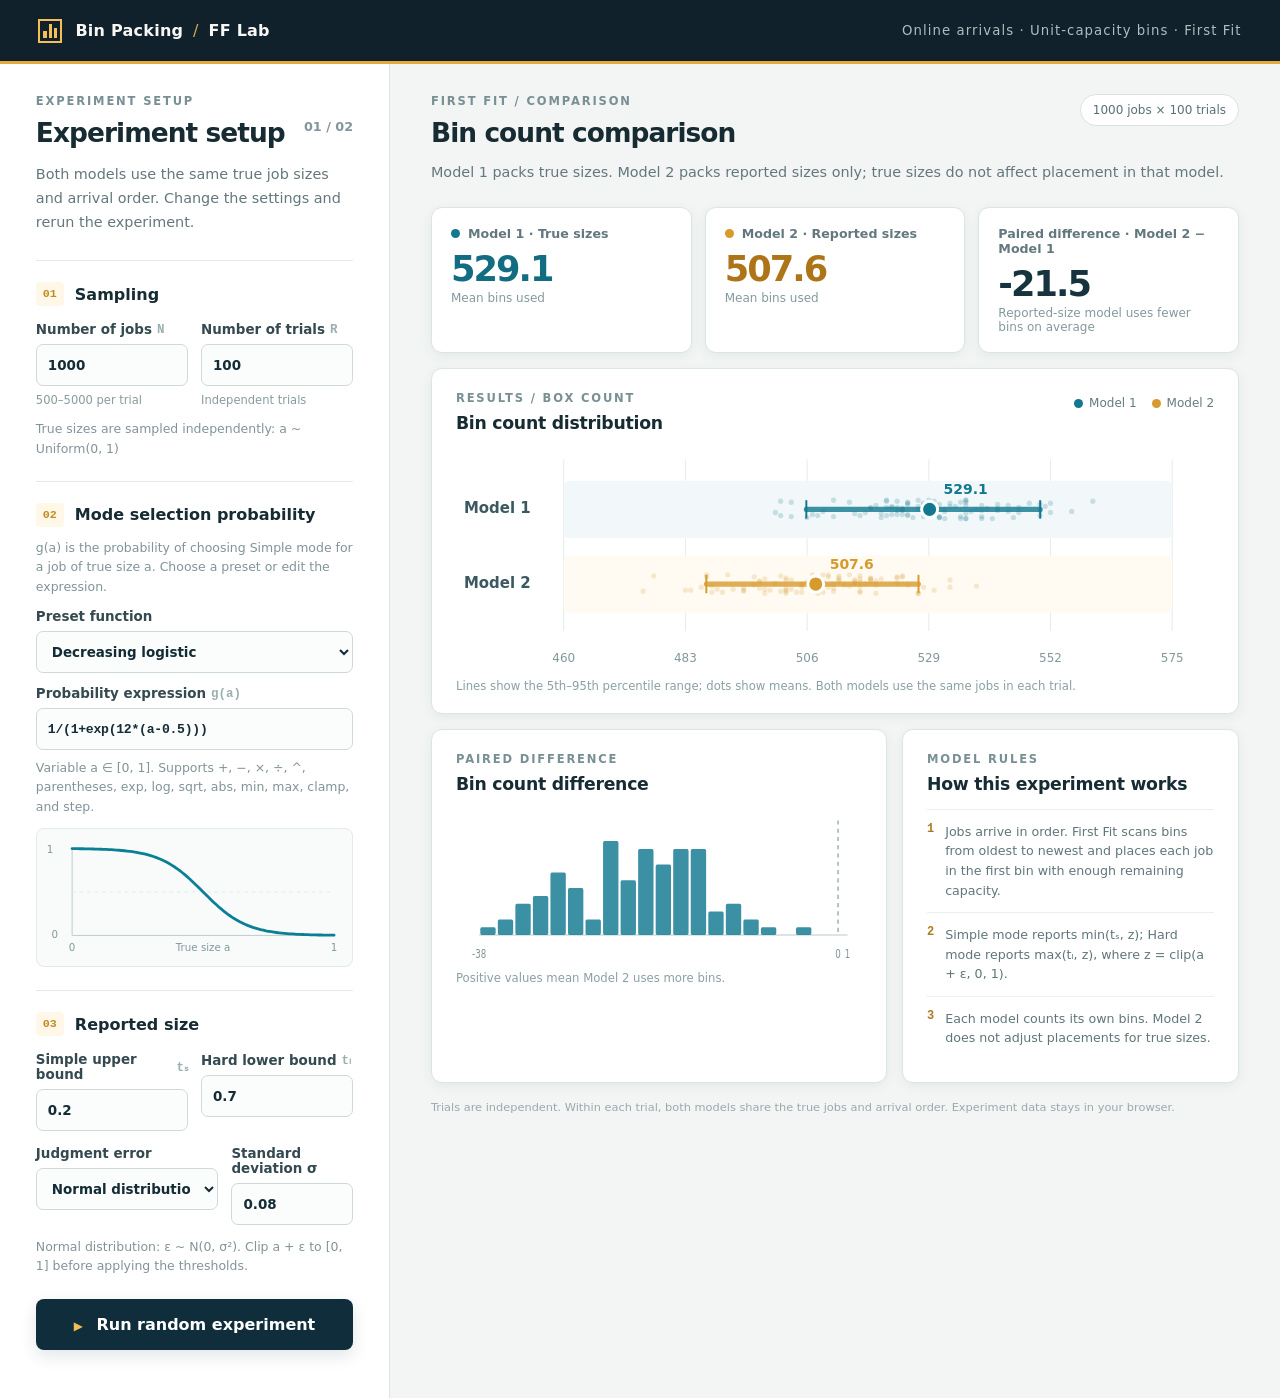
==== index.html @ ed9afc93 "Add English First Fit bin packing lab" ====
<!doctype html>
<html lang="en">
<head>
  <meta charset="UTF-8" />
  <meta name="viewport" content="width=device-width, initial-scale=1" />
  <meta name="theme-color" content="#10212b" />
  <meta name="description" content="Compare online First Fit bin packing with true and user-reported job sizes." />
  <title>Bin Packing · First Fit Lab</title>
  <link rel="icon" type="image/svg+xml" href="data:image/svg+xml,%3Csvg xmlns='http://www.w3.org/2000/svg' viewBox='0 0 64 64'%3E%3Crect width='64' height='64' rx='14' fill='%2310212b'/%3E%3Cpath d='M12 21h40v31H12z' fill='none' stroke='%23f2b544' stroke-width='4'/%3E%3Cpath d='M12 36h40M28 21v15M40 36v16' stroke='%23f2b544' stroke-width='4'/%3E%3C/svg%3E" />
  <link rel="stylesheet" href="./styles.css" />
  <script src="./probability.js" defer></script>
  <script src="./app.js" defer></script>
</head>
<body>
  <header class="topbar">
    <div class="brand"><span class="brand-mark" aria-hidden="true"><span></span><span></span><span></span></span><span>Bin Packing <b>/</b> FF Lab</span></div>
    <div class="top-note">Online arrivals · Unit-capacity bins · First Fit</div>
  </header>
  <main class="workspace">
    <aside class="controls" aria-labelledby="config-title">
      <div class="panel-heading"><div><p class="eyebrow">EXPERIMENT SETUP</p><h1 id="config-title">Experiment setup</h1></div><span class="edition">01 / 02</span><button id="advanced-toggle" class="advanced-toggle" type="button" aria-expanded="false">More settings</button></div>
      <p class="intro">Both models use the same true job sizes and arrival order. Change the settings and rerun the experiment.</p>
      <form id="experiment-form">
        <section class="control-section" aria-labelledby="sample-heading">
          <h2 id="sample-heading"><span>01</span> Sampling</h2>
          <div class="field-grid two">
            <label class="field"><span>Number of jobs <small>N</small></span><input id="job-count" type="number" min="500" max="5000" step="1" value="1000" required /><em>500–5000 per trial</em></label>
            <label class="field"><span>Number of trials <small>R</small></span><input id="trial-count" type="number" min="1" max="300" step="1" value="100" required /><em>Independent trials</em></label>
          </div>
          <p class="field-note">True sizes are sampled independently: a ~ Uniform(0, 1)</p>
        </section>
        <section class="control-section" aria-labelledby="choice-heading">
          <h2 id="choice-heading"><span>02</span> Mode selection probability</h2>
          <p class="section-copy">g(a) is the probability of choosing Simple mode for a job of true size a. Choose a preset or edit the expression.</p>
          <label class="field" for="probability-preset"><span>Preset function</span><select id="probability-preset"><option value="logistic">Decreasing logistic</option><option value="decreasing">Linear decrease</option><option value="increasing">Linear increase</option><option value="constant">Constant probability</option><option value="step">Step function</option><option value="custom">Custom</option></select></label>
          <label class="field expression-field" for="probability-expression"><span>Probability expression <small>g(a)</small></span><input id="probability-expression" type="text" value="1/(1+exp(12*(a-0.5)))" maxlength="180" spellcheck="false" autocomplete="off" required /></label>
          <p class="field-note expression-help">Variable a ∈ [0, 1]. Supports +, −, ×, ÷, ^, parentheses, exp, log, sqrt, abs, min, max, clamp, and step.</p>
          <div class="curve-frame"><svg id="probability-chart" viewBox="0 0 320 122" role="img" aria-label="Probability of choosing Simple mode by true job size"></svg></div>
          <p id="curve-error" class="form-error" role="status" hidden></p>
        </section>
        <section class="control-section" aria-labelledby="report-heading">
          <h2 id="report-heading"><span>03</span> Reported size</h2>
          <div class="field-grid two">
            <label class="field"><span>Simple upper bound <small>tₛ</small></span><input id="simple-threshold" type="number" min="0" max="1" step="0.01" value="0.2" required /></label>
            <label class="field"><span>Hard lower bound <small>tₗ</small></span><input id="hard-threshold" type="number" min="0" max="1" step="0.01" value="0.7" required /></label>
          </div>
          <div class="field-grid error-grid">
            <label class="field"><span>Judgment error</span><select id="error-type"><option value="none">No error</option><option value="normal" selected>Normal distribution</option><option value="uniform">Uniform distribution</option><option value="laplace">Laplace distribution</option><option value="triangular">Symmetric triangular</option><option value="cauchy">Cauchy distribution</option><option value="exponential">Centered exponential</option><option value="two-point">Two-point distribution</option></select></label>
            <label class="field" id="error-scale-field"><span id="error-scale-label">Standard deviation σ</span><input id="error-scale" type="number" min="0" max="1" step="0.01" value="0.08" required /></label>
          </div>
          <p id="error-description" class="field-note">Normal distribution: ε ~ N(0, σ²). Clip a + ε to [0, 1] before applying the thresholds.</p>
        </section>
        <button class="run-button" type="submit"><span aria-hidden="true">▶</span> Run random experiment</button>
        <p id="form-error" class="form-error" role="alert" hidden></p>
      </form>
    </aside>
    <section class="results" aria-labelledby="results-heading">
      <div class="results-heading"><div><p class="eyebrow">FIRST FIT / COMPARISON</p><h2 id="results-heading">Bin count comparison</h2></div><div class="run-badge" id="run-badge">Ready to run</div></div>
      <div class="result-lead"><p>Model 1 packs true sizes. Model 2 packs reported sizes only; true sizes do not affect placement in that model.</p></div>
      <div class="stat-row"><article class="stat-card stat-true"><div class="stat-label"><i></i>Model 1 · True sizes</div><div class="stat-value" id="true-mean">—</div><div class="stat-unit">Mean bins used</div></article><article class="stat-card stat-reported"><div class="stat-label"><i></i>Model 2 · Reported sizes</div><div class="stat-value" id="reported-mean">—</div><div class="stat-unit">Mean bins used</div></article><article class="stat-card stat-difference"><div class="stat-label">Paired difference · Model 2 − Model 1</div><div class="stat-value" id="difference-mean">—</div><div class="stat-unit" id="difference-note">Mean of within-trial differences</div></article></div>
      <article class="chart-card" aria-labelledby="main-chart-title"><div class="chart-heading"><div><p class="eyebrow">RESULTS / BOX COUNT</p><h3 id="main-chart-title">Bin count distribution</h3></div><div class="legend"><span><i class="true-dot"></i>Model 1</span><span><i class="reported-dot"></i>Model 2</span></div></div><div id="main-chart" class="main-chart" role="img" aria-label="Distribution of bins used by both models"></div><p class="chart-caption">Lines show the 5th–95th percentile range; dots show means. Both models use the same jobs in each trial.</p></article>
      <div class="bottom-grid"><article class="insight-card"><p class="eyebrow">PAIRED DIFFERENCE</p><h3>Bin count difference</h3><div id="difference-chart" class="difference-chart" role="img" aria-label="Distribution of Model 2 minus Model 1 bin counts"></div><p class="chart-caption">Positive values mean Model 2 uses more bins.</p></article><article class="model-card"><p class="eyebrow">MODEL RULES</p><h3>How this experiment works</h3><div class="rule"><span class="rule-number">1</span><p>Jobs arrive in order. First Fit scans bins from oldest to newest and places each job in the first bin with enough remaining capacity.</p></div><div class="rule"><span class="rule-number">2</span><p>Simple mode reports min(tₛ, z); Hard mode reports max(tₗ, z), where z = clip(a + ε, 0, 1).</p></div><div class="rule"><span class="rule-number">3</span><p>Each model counts its own bins. Model 2 does not adjust placements for true sizes.</p></div></article></div>
      <p class="footnote">Trials are independent. Within each trial, both models share the true jobs and arrival order. Experiment data stays in your browser.</p>
    </section>
  </main>
</body>
</html>
---- styles.css ----
:root{font-family:Inter,"Noto Sans SC","Microsoft YaHei",system-ui,sans-serif;color:#172b33;background:#f2f5f4;font-size:16px}*{box-sizing:border-box}[hidden]{display:none!important}body{margin:0}button,input,select{font:inherit}button{cursor:pointer}button:focus-visible,input:focus-visible,select:focus-visible{outline:3px solid #58aac6;outline-offset:2px}.topbar{height:64px;background:#10212b;color:#f7f8f5;display:flex;align-items:center;justify-content:space-between;padding:0 clamp(20px,3vw,48px);border-bottom:3px solid #e4aa3e}.brand{display:flex;align-items:center;gap:13px;font-weight:750;letter-spacing:.015em}.brand b{color:#d7a847;font-weight:500;margin:0 4px}.brand-mark{height:24px;width:24px;border:2px solid #f4bf56;display:flex;align-items:flex-end;padding:3px;gap:2px}.brand-mark span{flex:1;background:#f4bf56;height:7px}.brand-mark span:nth-child(2){height:14px}.brand-mark span:nth-child(3){height:10px}.top-note{font-size:.83rem;color:#afbdc0;letter-spacing:.08em}.workspace{display:grid;grid-template-columns:minmax(320px,390px) minmax(0,1fr);max-width:1700px;margin:auto;min-height:calc(100vh - 64px)}.controls{padding:30px clamp(22px,2.8vw,42px) 48px;background:#fff;border-right:1px solid #dce3e1}.panel-heading,.results-heading{display:flex;align-items:flex-start;justify-content:space-between;gap:18px}.eyebrow{margin:0 0 8px;color:#788f94;font-size:.72rem;font-weight:800;letter-spacing:.16em}.controls h1,.results h2{font-size:1.65rem;letter-spacing:-.035em;line-height:1.25;margin:0}.edition{font-size:.8rem;font-weight:700;color:#82969b;padding-top:25px}.advanced-toggle{display:none}.intro,.result-lead{line-height:1.65;color:#64777c;font-size:.9rem}.intro{margin:14px 0 26px}.control-section{border-top:1px solid #e4e9e7;padding:21px 0 23px}.control-section h2{font-size:1rem;margin:0 0 16px;display:flex;align-items:center;gap:11px}.control-section h2 span{font-family:ui-monospace,monospace;font-size:.73rem;color:#c28b23;background:#fff8e9;padding:5px 7px;border-radius:4px}.field-grid{display:grid;gap:13px}.field-grid.two{grid-template-columns:1fr 1fr}.error-grid{grid-template-columns:1.2fr .8fr;margin-top:15px}.field{display:flex;flex-direction:column;gap:7px;color:#344950;font-size:.84rem;font-weight:680;min-width:0}.field span{display:flex;align-items:center;gap:5px}.field small,.range-field small{font:600 .78rem ui-monospace,monospace;color:#9baeb0}.field input,.field select{height:42px;width:100%;border:1px solid #cfdad8;border-radius:7px;background:#fbfcfc;color:#142c35;padding:0 11px;min-width:0}.field em{font-size:.72rem;font-style:normal;font-weight:400;color:#899ba0}.field-note,.section-copy,.formula{font-size:.78rem;line-height:1.55;color:#829499;margin:12px 0 0}.section-copy{margin:-5px 0 13px}.formula{font-family:ui-monospace,monospace;text-align:center;margin:11px 0 0;color:#71898f}.curve-frame{border:1px solid #e3eae8;background:#f8fbfa;border-radius:8px;padding:8px 8px 3px;margin-bottom:13px}#probability-chart{width:100%;height:122px}.range-field{display:block;margin:14px 0 0;font-size:.83rem;font-weight:660}.range-field span{display:flex;align-items:center;gap:6px}.range-field output{margin-left:auto;color:#076a7f;font-family:ui-monospace,monospace}.range-field input{width:100%;accent-color:#0b7e95;margin:12px 0 0}.run-button{width:100%;border:0;border-radius:8px;background:#102d3b;color:white;min-height:51px;font-weight:760;box-shadow:0 6px 16px #102d3b1f;transition:background .2s,transform .2s}.run-button:hover{background:#14526b;transform:translateY(-1px)}.run-button span{font-size:.74rem;margin-right:8px;color:#f2bd55}.form-error{color:#b53935;font-size:.83rem;line-height:1.5;margin:12px 0 0}.results{padding:30px clamp(22px,3.2vw,50px) 36px;min-width:0}.run-badge{border:1px solid #d9e3e1;border-radius:999px;color:#587178;background:#fff;padding:8px 12px;font-size:.75rem;white-space:nowrap}.result-lead{margin:12px 0 22px}.result-lead p{margin:0}.stat-row{display:grid;grid-template-columns:repeat(3,minmax(0,1fr));gap:13px}.stat-card,.chart-card,.insight-card,.model-card{background:#fff;border:1px solid #dce5e2;border-radius:11px;box-shadow:0 3px 12px #173b3610}.stat-card{padding:18px 19px;min-height:128px}.stat-label{font-size:.79rem;font-weight:720;color:#63787e;display:flex;align-items:center;gap:8px}.stat-label i{width:9px;height:9px;border-radius:50%;display:inline-block}.stat-true i,.true-dot{background:#117890}.stat-reported i,.reported-dot{background:#d79a2d}.stat-value{font-variant-numeric:tabular-nums;font-size:2.2rem;font-weight:790;letter-spacing:-.055em;margin-top:7px;line-height:1.18}.stat-true .stat-value{color:#126c82}.stat-reported .stat-value{color:#ad7418}.stat-difference .stat-value{color:#17333d}.stat-unit{font-size:.75rem;color:#84999d;margin-top:2px}.chart-card{margin-top:15px;padding:22px 24px 17px}.chart-heading{display:flex;align-items:flex-start;justify-content:space-between;gap:15px}.chart-card h3,.insight-card h3,.model-card h3{font-size:1.08rem;letter-spacing:-.015em;margin:0}.legend{display:flex;gap:15px;color:#657b7e;font-size:.75rem;margin-top:5px}.legend span{display:flex;align-items:center;gap:6px}.legend i{width:9px;height:9px;border-radius:50%}.main-chart{height:225px;width:100%;margin-top:13px}.main-chart svg,.difference-chart svg{display:block;width:100%;height:100%;overflow:visible}.chart-caption{color:#8ba0a3;font-size:.73rem;line-height:1.5;margin:7px 0 0}.bottom-grid{display:grid;grid-template-columns:minmax(0,1.15fr) minmax(250px,.85fr);gap:15px;margin-top:15px}.insight-card,.model-card{padding:22px 24px}.difference-chart{height:155px;margin-top:14px}.rule{display:flex;gap:11px;border-top:1px solid #ebf0ee;padding:12px 0}.rule:first-of-type{margin-top:15px}.rule-number{font:750 .75rem ui-monospace,monospace;color:#ad7b22;flex:none}.rule p{font-size:.79rem;line-height:1.55;color:#60767a;margin:0}.footnote{font-size:.71rem;line-height:1.5;color:#9aa9ac;margin:16px 0 0}@media(max-width:1100px){.workspace{grid-template-columns:325px minmax(0,1fr)}.controls{padding:26px 22px}.results{padding:26px 25px}.bottom-grid{grid-template-columns:1fr}.stat-card{padding:14px}.stat-label{font-size:.72rem}.stat-value{font-size:1.9rem}}@media(max-width:780px){.top-note{display:none}.workspace{display:block}.controls{border-right:0;border-bottom:1px solid #dce3e1;padding:18px 22px 20px}.controls .eyebrow,.controls .edition,.controls .intro{display:none}.controls h1{font-size:1.38rem}.advanced-toggle{display:inline-block;border:1px solid #cbdad8;background:#f7faf9;border-radius:6px;color:#1b6170;font-weight:700;font-size:.77rem;padding:8px 10px}.controls:not(.expanded) form>.control-section:nth-of-type(n+2){display:none}.controls:not(.expanded) .control-section:first-of-type .field-note,.controls:not(.expanded) .control-section:first-of-type h2,.controls:not(.expanded) .field em{display:none}.controls:not(.expanded) .control-section:first-of-type{border:0;padding:16px 0}.controls:not(.expanded) .field-grid{gap:10px}.controls:not(.expanded) .run-button{min-height:46px}.results{padding:23px 18px}.control-section{padding:17px 0}.stat-row{grid-template-columns:1fr 1fr}.stat-difference{grid-column:span 2}.stat-card{min-height:105px}.chart-card,.insight-card,.model-card{padding:18px}.main-chart{height:205px}}@media(max-width:430px){.topbar{padding:0 17px}.brand{font-size:.86rem}.controls{padding:17px 18px}.results h2,.controls h1{font-size:1.42rem}.run-badge{font-size:.68rem;padding:7px}.stat-label{font-size:.68rem}.stat-value{font-size:1.8rem}.legend{gap:8px;font-size:.68rem}.chart-heading{display:block}.legend{margin-top:12px}}
.expression-field{margin-top:13px}.expression-field input{font-family:ui-monospace,SFMono-Regular,Consolas,monospace;font-size:.82rem;letter-spacing:-.02em}.expression-help{margin:8px 0 12px}.curve-frame{margin-bottom:0}.run-button:disabled{cursor:wait;opacity:.78;transform:none}.run-badge[aria-busy="true"]{color:#94661f;border-color:#ead8b5;background:#fffbf1}
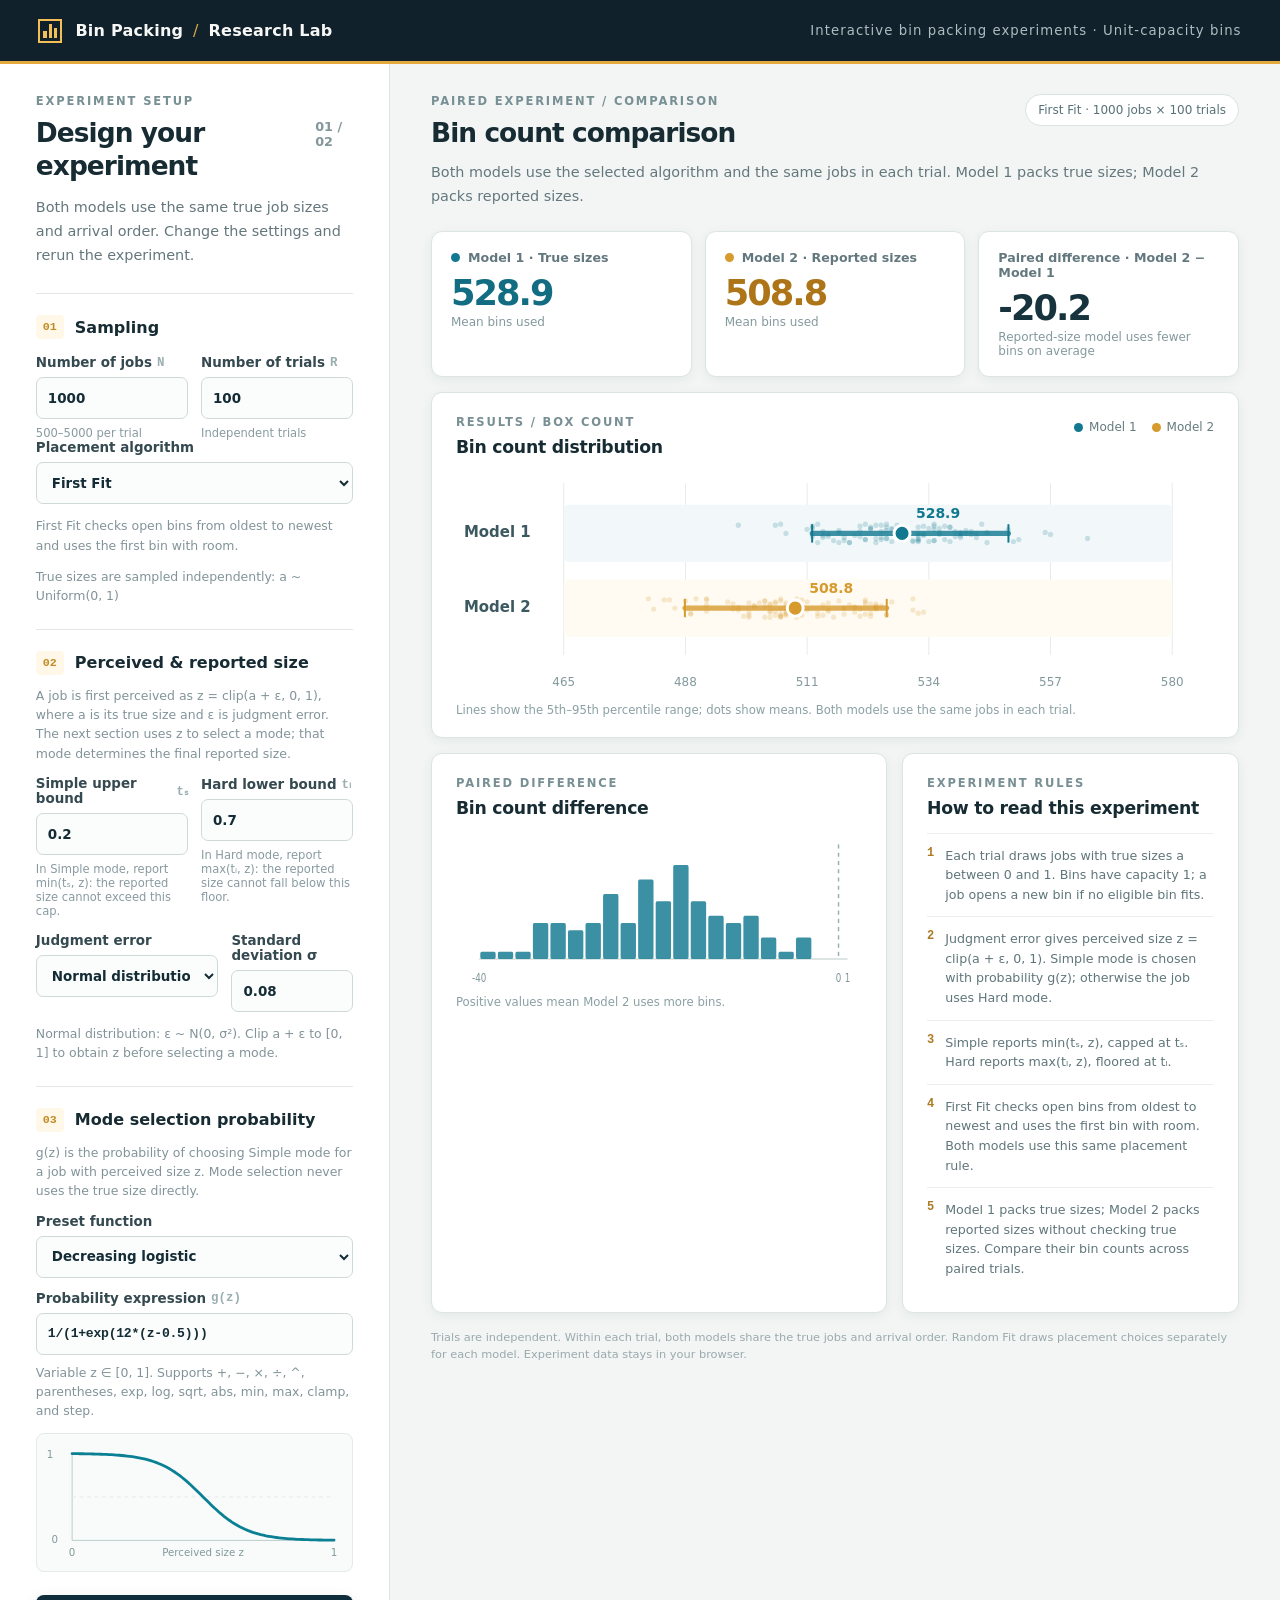
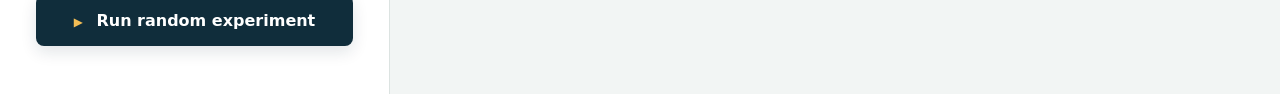
==== commit 69f028fd: "Expand bin packing research lab algorithms and reporting flow" ====
--- a/index.html
+++ b/index.html
@@ -1,67 +1,70 @@
-<!doctype html>
-<html lang="en">
-<head>
-  <meta charset="UTF-8" />
-  <meta name="viewport" content="width=device-width, initial-scale=1" />
-  <meta name="theme-color" content="#10212b" />
-  <meta name="description" content="Compare online First Fit bin packing with true and user-reported job sizes." />
-  <title>Bin Packing · First Fit Lab</title>
-  <link rel="icon" type="image/svg+xml" href="data:image/svg+xml,%3Csvg xmlns='http://www.w3.org/2000/svg' viewBox='0 0 64 64'%3E%3Crect width='64' height='64' rx='14' fill='%2310212b'/%3E%3Cpath d='M12 21h40v31H12z' fill='none' stroke='%23f2b544' stroke-width='4'/%3E%3Cpath d='M12 36h40M28 21v15M40 36v16' stroke='%23f2b544' stroke-width='4'/%3E%3C/svg%3E" />
-  <link rel="stylesheet" href="./styles.css" />
-  <script src="./probability.js" defer></script>
-  <script src="./app.js" defer></script>
-</head>
-<body>
-  <header class="topbar">
-    <div class="brand"><span class="brand-mark" aria-hidden="true"><span></span><span></span><span></span></span><span>Bin Packing <b>/</b> FF Lab</span></div>
-    <div class="top-note">Online arrivals · Unit-capacity bins · First Fit</div>
-  </header>
-  <main class="workspace">
-    <aside class="controls" aria-labelledby="config-title">
-      <div class="panel-heading"><div><p class="eyebrow">EXPERIMENT SETUP</p><h1 id="config-title">Experiment setup</h1></div><span class="edition">01 / 02</span><button id="advanced-toggle" class="advanced-toggle" type="button" aria-expanded="false">More settings</button></div>
-      <p class="intro">Both models use the same true job sizes and arrival order. Change the settings and rerun the experiment.</p>
-      <form id="experiment-form">
-        <section class="control-section" aria-labelledby="sample-heading">
-          <h2 id="sample-heading"><span>01</span> Sampling</h2>
+<!doctype html>
+<html lang="en">
+<head>
+  <meta charset="UTF-8" />
+  <meta name="viewport" content="width=device-width, initial-scale=1" />
+  <meta name="theme-color" content="#10212b" />
+  <meta name="description" content="Explore how placement algorithms and reported job sizes change bin packing outcomes." />
+  <title>Bin Packing Research Lab</title>
+  <link rel="icon" type="image/svg+xml" href="data:image/svg+xml,%3Csvg xmlns='http://www.w3.org/2000/svg' viewBox='0 0 64 64'%3E%3Crect width='64' height='64' rx='14' fill='%2310212b'/%3E%3Cpath d='M12 21h40v31H12z' fill='none' stroke='%23f2b544' stroke-width='4'/%3E%3Cpath d='M12 36h40M28 21v15M40 36v16' stroke='%23f2b544' stroke-width='4'/%3E%3C/svg%3E" />
+  <link rel="stylesheet" href="./styles.css" />
+  <script src="./probability.js" defer></script>
+  <script src="./app.js" defer></script>
+</head>
+<body>
+  <header class="topbar">
+    <div class="brand"><span class="brand-mark" aria-hidden="true"><span></span><span></span><span></span></span><span>Bin Packing <b>/</b> Research Lab</span></div>
+    <div class="top-note">Interactive bin packing experiments · Unit-capacity bins</div>
+  </header>
+  <main class="workspace">
+    <aside class="controls" aria-labelledby="config-title">
+      <div class="panel-heading"><div><p class="eyebrow">EXPERIMENT SETUP</p><h1 id="config-title">Design your experiment</h1></div><span class="edition">01 / 02</span><button id="advanced-toggle" class="advanced-toggle" type="button" aria-expanded="false">More settings</button></div>
+      <p class="intro">Both models use the same true job sizes and arrival order. Change the settings and rerun the experiment.</p>
+      <form id="experiment-form">
+        <section class="control-section" aria-labelledby="sample-heading">
+          <h2 id="sample-heading"><span>01</span> Sampling</h2>
           <div class="field-grid two">
             <label class="field"><span>Number of jobs <small>N</small></span><input id="job-count" type="number" min="500" max="5000" step="1" value="1000" required /><em>500–5000 per trial</em></label>
             <label class="field"><span>Number of trials <small>R</small></span><input id="trial-count" type="number" min="1" max="300" step="1" value="100" required /><em>Independent trials</em></label>
           </div>
+          <label class="field algorithm-field" for="packing-algorithm"><span>Placement algorithm</span><select id="packing-algorithm"><option value="first-fit">First Fit</option><option value="best-fit">Best Fit</option><option value="next-fit">Next Fit</option><option value="random-fit">Random Fit</option></select></label>
+          <p id="algorithm-description" class="field-note">First Fit checks open bins from oldest to newest and uses the first bin with room.</p>
           <p class="field-note">True sizes are sampled independently: a ~ Uniform(0, 1)</p>
         </section>
+        <section class="control-section" aria-labelledby="report-heading">
+          <h2 id="report-heading"><span>02</span> Perceived &amp; reported size</h2>
+          <p class="section-copy">A job is first perceived as z = clip(a + ε, 0, 1), where a is its true size and ε is judgment error. The next section uses z to select a mode; that mode determines the final reported size.</p>
+          <div class="field-grid two">
+            <label class="field"><span>Simple upper bound <small>tₛ</small></span><input id="simple-threshold" type="number" min="0" max="1" step="0.01" value="0.2" required /><em>In Simple mode, report min(tₛ, z): the reported size cannot exceed this cap.</em></label>
+            <label class="field"><span>Hard lower bound <small>tₗ</small></span><input id="hard-threshold" type="number" min="0" max="1" step="0.01" value="0.7" required /><em>In Hard mode, report max(tₗ, z): the reported size cannot fall below this floor.</em></label>
+          </div>
+          <div class="field-grid error-grid">
+            <label class="field"><span>Judgment error</span><select id="error-type"><option value="none">No error</option><option value="normal" selected>Normal distribution</option><option value="uniform">Uniform distribution</option><option value="laplace">Laplace distribution</option><option value="triangular">Symmetric triangular</option><option value="cauchy">Cauchy distribution</option><option value="exponential">Centered exponential</option><option value="two-point">Two-point distribution</option></select></label>
+            <label class="field" id="error-scale-field"><span id="error-scale-label">Standard deviation σ</span><input id="error-scale" type="number" min="0" max="1" step="0.01" value="0.08" required /></label>
+          </div>
+          <p id="error-description" class="field-note">Normal distribution: ε ~ N(0, σ²). Clip a + ε to [0, 1] to obtain z.</p>
+        </section>
         <section class="control-section" aria-labelledby="choice-heading">
-          <h2 id="choice-heading"><span>02</span> Mode selection probability</h2>
-          <p class="section-copy">g(a) is the probability of choosing Simple mode for a job of true size a. Choose a preset or edit the expression.</p>
+          <h2 id="choice-heading"><span>03</span> Mode selection probability</h2>
+          <p class="section-copy">g(z) is the probability of choosing Simple mode for a job with perceived size z. Mode selection never uses the true size directly.</p>
           <label class="field" for="probability-preset"><span>Preset function</span><select id="probability-preset"><option value="logistic">Decreasing logistic</option><option value="decreasing">Linear decrease</option><option value="increasing">Linear increase</option><option value="constant">Constant probability</option><option value="step">Step function</option><option value="custom">Custom</option></select></label>
-          <label class="field expression-field" for="probability-expression"><span>Probability expression <small>g(a)</small></span><input id="probability-expression" type="text" value="1/(1+exp(12*(a-0.5)))" maxlength="180" spellcheck="false" autocomplete="off" required /></label>
-          <p class="field-note expression-help">Variable a ∈ [0, 1]. Supports +, −, ×, ÷, ^, parentheses, exp, log, sqrt, abs, min, max, clamp, and step.</p>
-          <div class="curve-frame"><svg id="probability-chart" viewBox="0 0 320 122" role="img" aria-label="Probability of choosing Simple mode by true job size"></svg></div>
+          <label class="field expression-field" for="probability-expression"><span>Probability expression <small>g(z)</small></span><input id="probability-expression" type="text" value="1/(1+exp(12*(z-0.5)))" maxlength="180" spellcheck="false" autocomplete="off" required /></label>
+          <p class="field-note expression-help">Variable z ∈ [0, 1]. Supports +, −, ×, ÷, ^, parentheses, exp, log, sqrt, abs, min, max, clamp, and step.</p>
+          <div class="curve-frame"><svg id="probability-chart" viewBox="0 0 320 122" role="img" aria-label="Probability of choosing Simple mode by perceived job size"></svg></div>
           <p id="curve-error" class="form-error" role="status" hidden></p>
-        </section>
-        <section class="control-section" aria-labelledby="report-heading">
-          <h2 id="report-heading"><span>03</span> Reported size</h2>
-          <div class="field-grid two">
-            <label class="field"><span>Simple upper bound <small>tₛ</small></span><input id="simple-threshold" type="number" min="0" max="1" step="0.01" value="0.2" required /></label>
-            <label class="field"><span>Hard lower bound <small>tₗ</small></span><input id="hard-threshold" type="number" min="0" max="1" step="0.01" value="0.7" required /></label>
-          </div>
-          <div class="field-grid error-grid">
-            <label class="field"><span>Judgment error</span><select id="error-type"><option value="none">No error</option><option value="normal" selected>Normal distribution</option><option value="uniform">Uniform distribution</option><option value="laplace">Laplace distribution</option><option value="triangular">Symmetric triangular</option><option value="cauchy">Cauchy distribution</option><option value="exponential">Centered exponential</option><option value="two-point">Two-point distribution</option></select></label>
-            <label class="field" id="error-scale-field"><span id="error-scale-label">Standard deviation σ</span><input id="error-scale" type="number" min="0" max="1" step="0.01" value="0.08" required /></label>
-          </div>
-          <p id="error-description" class="field-note">Normal distribution: ε ~ N(0, σ²). Clip a + ε to [0, 1] before applying the thresholds.</p>
-        </section>
-        <button class="run-button" type="submit"><span aria-hidden="true">▶</span> Run random experiment</button>
-        <p id="form-error" class="form-error" role="alert" hidden></p>
-      </form>
-    </aside>
-    <section class="results" aria-labelledby="results-heading">
-      <div class="results-heading"><div><p class="eyebrow">FIRST FIT / COMPARISON</p><h2 id="results-heading">Bin count comparison</h2></div><div class="run-badge" id="run-badge">Ready to run</div></div>
-      <div class="result-lead"><p>Model 1 packs true sizes. Model 2 packs reported sizes only; true sizes do not affect placement in that model.</p></div>
-      <div class="stat-row"><article class="stat-card stat-true"><div class="stat-label"><i></i>Model 1 · True sizes</div><div class="stat-value" id="true-mean">—</div><div class="stat-unit">Mean bins used</div></article><article class="stat-card stat-reported"><div class="stat-label"><i></i>Model 2 · Reported sizes</div><div class="stat-value" id="reported-mean">—</div><div class="stat-unit">Mean bins used</div></article><article class="stat-card stat-difference"><div class="stat-label">Paired difference · Model 2 − Model 1</div><div class="stat-value" id="difference-mean">—</div><div class="stat-unit" id="difference-note">Mean of within-trial differences</div></article></div>
-      <article class="chart-card" aria-labelledby="main-chart-title"><div class="chart-heading"><div><p class="eyebrow">RESULTS / BOX COUNT</p><h3 id="main-chart-title">Bin count distribution</h3></div><div class="legend"><span><i class="true-dot"></i>Model 1</span><span><i class="reported-dot"></i>Model 2</span></div></div><div id="main-chart" class="main-chart" role="img" aria-label="Distribution of bins used by both models"></div><p class="chart-caption">Lines show the 5th–95th percentile range; dots show means. Both models use the same jobs in each trial.</p></article>
-      <div class="bottom-grid"><article class="insight-card"><p class="eyebrow">PAIRED DIFFERENCE</p><h3>Bin count difference</h3><div id="difference-chart" class="difference-chart" role="img" aria-label="Distribution of Model 2 minus Model 1 bin counts"></div><p class="chart-caption">Positive values mean Model 2 uses more bins.</p></article><article class="model-card"><p class="eyebrow">MODEL RULES</p><h3>How this experiment works</h3><div class="rule"><span class="rule-number">1</span><p>Jobs arrive in order. First Fit scans bins from oldest to newest and places each job in the first bin with enough remaining capacity.</p></div><div class="rule"><span class="rule-number">2</span><p>Simple mode reports min(tₛ, z); Hard mode reports max(tₗ, z), where z = clip(a + ε, 0, 1).</p></div><div class="rule"><span class="rule-number">3</span><p>Each model counts its own bins. Model 2 does not adjust placements for true sizes.</p></div></article></div>
-      <p class="footnote">Trials are independent. Within each trial, both models share the true jobs and arrival order. Experiment data stays in your browser.</p>
-    </section>
-  </main>
-</body>
-</html>
+        </section>
+        <button class="run-button" type="submit"><span aria-hidden="true">▶</span> Run random experiment</button>
+        <p id="form-error" class="form-error" role="alert" hidden></p>
+      </form>
+    </aside>
+    <section class="results" aria-labelledby="results-heading">
+      <div class="results-heading"><div><p class="eyebrow">PAIRED EXPERIMENT / COMPARISON</p><h2 id="results-heading">Bin count comparison</h2></div><div class="run-badge" id="run-badge">Ready to run</div></div>
+      <div class="result-lead"><p>Both models use the selected algorithm and the same jobs in each trial. Model 1 packs true sizes; Model 2 packs reported sizes.</p></div>
+      <div class="stat-row"><article class="stat-card stat-true"><div class="stat-label"><i></i>Model 1 · True sizes</div><div class="stat-value" id="true-mean">—</div><div class="stat-unit">Mean bins used</div></article><article class="stat-card stat-reported"><div class="stat-label"><i></i>Model 2 · Reported sizes</div><div class="stat-value" id="reported-mean">—</div><div class="stat-unit">Mean bins used</div></article><article class="stat-card stat-difference"><div class="stat-label">Paired difference · Model 2 − Model 1</div><div class="stat-value" id="difference-mean">—</div><div class="stat-unit" id="difference-note">Mean of within-trial differences</div></article></div>
+      <article class="chart-card" aria-labelledby="main-chart-title"><div class="chart-heading"><div><p class="eyebrow">RESULTS / BOX COUNT</p><h3 id="main-chart-title">Bin count distribution</h3></div><div class="legend"><span><i class="true-dot"></i>Model 1</span><span><i class="reported-dot"></i>Model 2</span></div></div><div id="main-chart" class="main-chart" role="img" aria-label="Distribution of bins used by both models"></div><p class="chart-caption">Lines show the 5th–95th percentile range; dots show means. Both models use the same jobs in each trial.</p></article>
+      <div class="bottom-grid"><article class="insight-card"><p class="eyebrow">PAIRED DIFFERENCE</p><h3>Bin count difference</h3><div id="difference-chart" class="difference-chart" role="img" aria-label="Distribution of Model 2 minus Model 1 bin counts"></div><p class="chart-caption">Positive values mean Model 2 uses more bins.</p></article><article class="model-card"><p class="eyebrow">EXPERIMENT RULES</p><h3>How to read this experiment</h3><div class="rule"><span class="rule-number">1</span><p>Each trial draws jobs with true sizes a between 0 and 1. Bins have capacity 1; a job opens a new bin if no eligible bin fits.</p></div><div class="rule"><span class="rule-number">2</span><p>Judgment error gives perceived size z = clip(a + ε, 0, 1). Simple mode is chosen with probability g(z); otherwise the job uses Hard mode.</p></div><div class="rule"><span class="rule-number">3</span><p>Simple reports min(tₛ, z), capped at tₛ. Hard reports max(tₗ, z), floored at tₗ.</p></div><div class="rule"><span class="rule-number">4</span><p id="selected-algorithm-rule">First Fit checks bins in opening order and uses the first one with room. Both models use this same placement rule.</p></div><div class="rule"><span class="rule-number">5</span><p>Model 1 packs true sizes; Model 2 packs reported sizes without checking true sizes. Compare their bin counts across paired trials.</p></div></article></div>
+      <p class="footnote">Trials are independent. Within each trial, both models share the true jobs and arrival order. Random Fit draws placement choices separately for each model. Experiment data stays in your browser.</p>
+    </section>
+  </main>
+</body>
+</html>
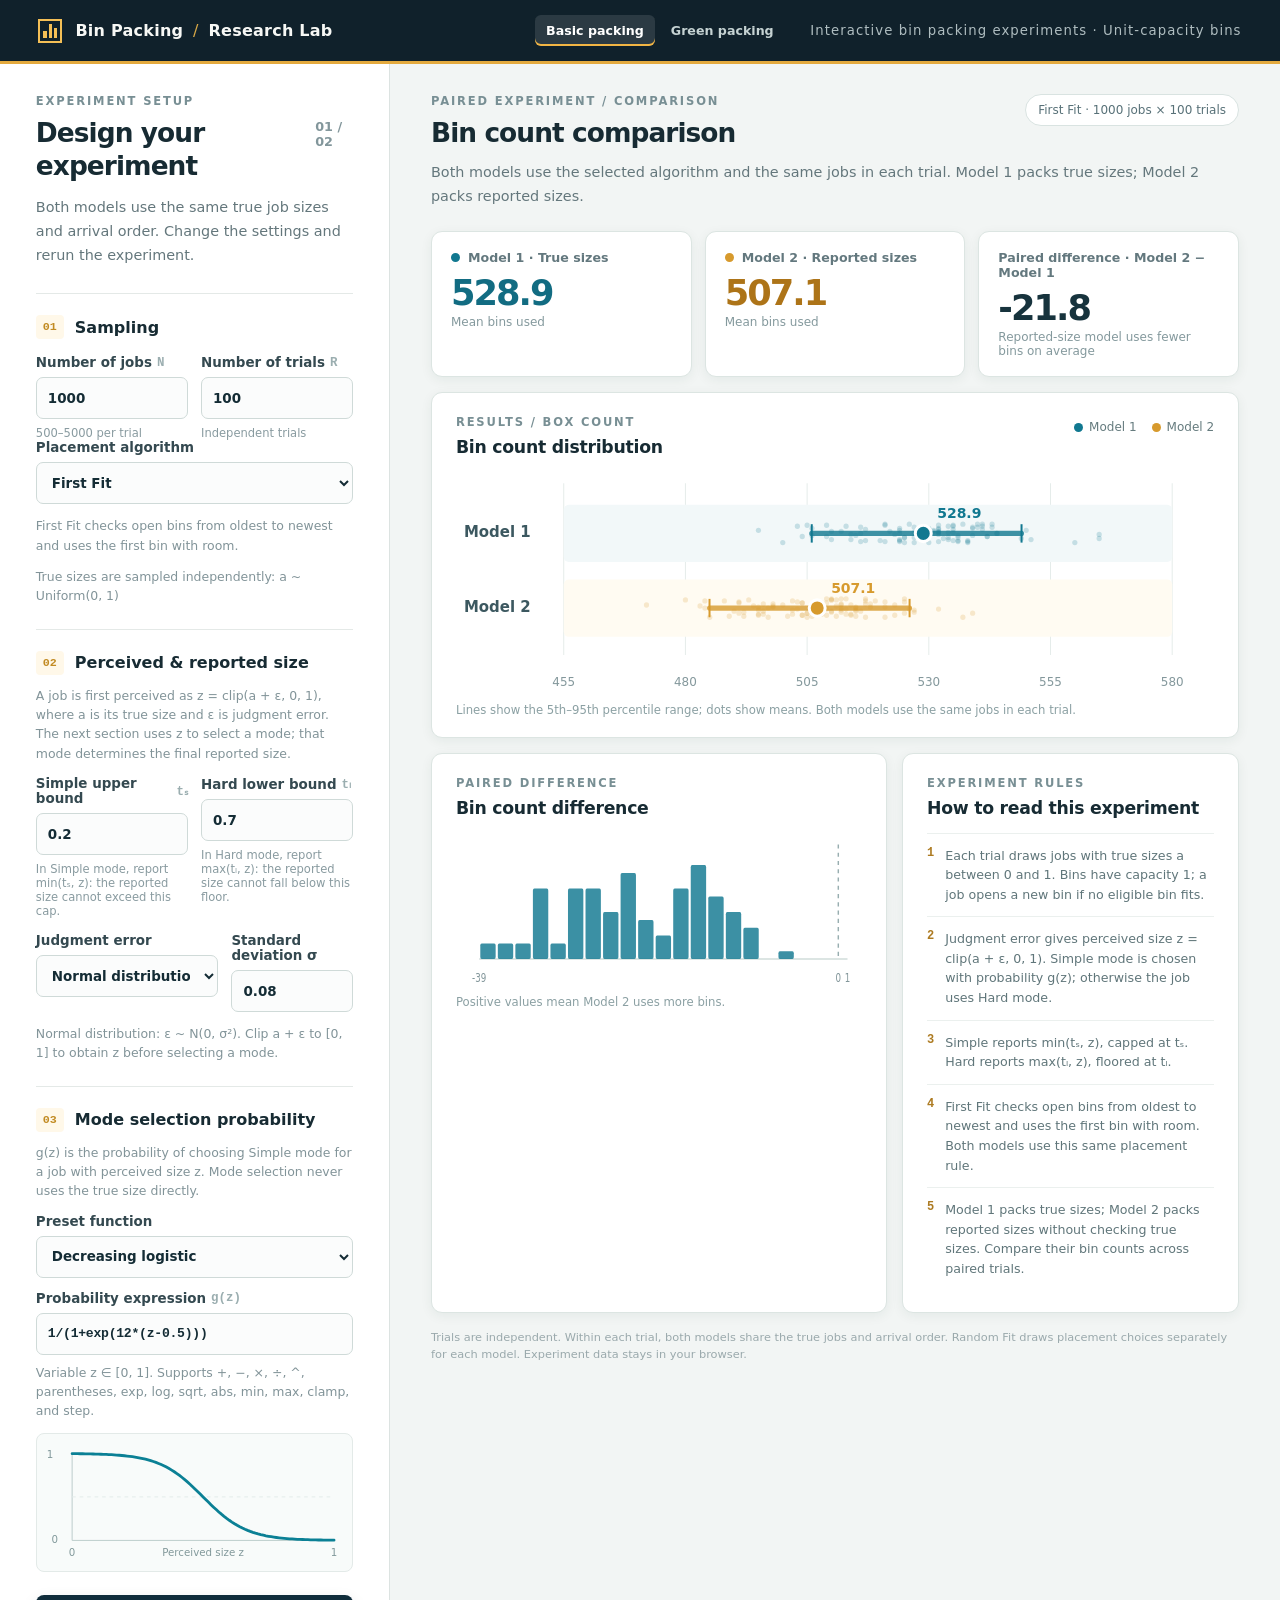
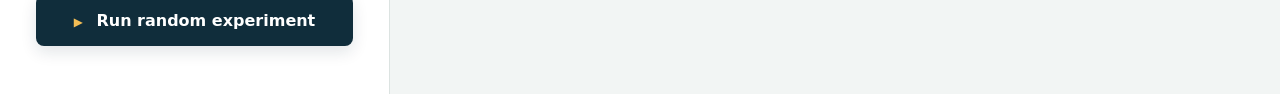
==== commit 3818ea0c: "Add reported-size Green Bin Packing experiment" ====
--- a/index.html
+++ b/index.html
@@ -14,6 +14,7 @@
 <body>
   <header class="topbar">
     <div class="brand"><span class="brand-mark" aria-hidden="true"><span></span><span></span><span></span></span><span>Bin Packing <b>/</b> Research Lab</span></div>
+    <nav class="lab-nav" aria-label="Experiment pages"><a href="./index.html" aria-current="page">Basic packing</a><a href="./green.html">Green packing</a></nav>
     <div class="top-note">Interactive bin packing experiments · Unit-capacity bins</div>
   </header>
   <main class="workspace">
--- a/styles.css
+++ b/styles.css
@@ -1,2 +1,3 @@
-:root{font-family:Inter,"Noto Sans SC","Microsoft YaHei",system-ui,sans-serif;color:#172b33;background:#f2f5f4;font-size:16px}*{box-sizing:border-box}[hidden]{display:none!important}body{margin:0}button,input,select{font:inherit}button{cursor:pointer}button:focus-visible,input:focus-visible,select:focus-visible{outline:3px solid #58aac6;outline-offset:2px}.topbar{height:64px;background:#10212b;color:#f7f8f5;display:flex;align-items:center;justify-content:space-between;padding:0 clamp(20px,3vw,48px);border-bottom:3px solid #e4aa3e}.brand{display:flex;align-items:center;gap:13px;font-weight:750;letter-spacing:.015em}.brand b{color:#d7a847;font-weight:500;margin:0 4px}.brand-mark{height:24px;width:24px;border:2px solid #f4bf56;display:flex;align-items:flex-end;padding:3px;gap:2px}.brand-mark span{flex:1;background:#f4bf56;height:7px}.brand-mark span:nth-child(2){height:14px}.brand-mark span:nth-child(3){height:10px}.top-note{font-size:.83rem;color:#afbdc0;letter-spacing:.08em}.workspace{display:grid;grid-template-columns:minmax(320px,390px) minmax(0,1fr);max-width:1700px;margin:auto;min-height:calc(100vh - 64px)}.controls{padding:30px clamp(22px,2.8vw,42px) 48px;background:#fff;border-right:1px solid #dce3e1}.panel-heading,.results-heading{display:flex;align-items:flex-start;justify-content:space-between;gap:18px}.eyebrow{margin:0 0 8px;color:#788f94;font-size:.72rem;font-weight:800;letter-spacing:.16em}.controls h1,.results h2{font-size:1.65rem;letter-spacing:-.035em;line-height:1.25;margin:0}.edition{font-size:.8rem;font-weight:700;color:#82969b;padding-top:25px}.advanced-toggle{display:none}.intro,.result-lead{line-height:1.65;color:#64777c;font-size:.9rem}.intro{margin:14px 0 26px}.control-section{border-top:1px solid #e4e9e7;padding:21px 0 23px}.control-section h2{font-size:1rem;margin:0 0 16px;display:flex;align-items:center;gap:11px}.control-section h2 span{font-family:ui-monospace,monospace;font-size:.73rem;color:#c28b23;background:#fff8e9;padding:5px 7px;border-radius:4px}.field-grid{display:grid;gap:13px}.field-grid.two{grid-template-columns:1fr 1fr}.error-grid{grid-template-columns:1.2fr .8fr;margin-top:15px}.field{display:flex;flex-direction:column;gap:7px;color:#344950;font-size:.84rem;font-weight:680;min-width:0}.field span{display:flex;align-items:center;gap:5px}.field small,.range-field small{font:600 .78rem ui-monospace,monospace;color:#9baeb0}.field input,.field select{height:42px;width:100%;border:1px solid #cfdad8;border-radius:7px;background:#fbfcfc;color:#142c35;padding:0 11px;min-width:0}.field em{font-size:.72rem;font-style:normal;font-weight:400;color:#899ba0}.field-note,.section-copy,.formula{font-size:.78rem;line-height:1.55;color:#829499;margin:12px 0 0}.section-copy{margin:-5px 0 13px}.formula{font-family:ui-monospace,monospace;text-align:center;margin:11px 0 0;color:#71898f}.curve-frame{border:1px solid #e3eae8;background:#f8fbfa;border-radius:8px;padding:8px 8px 3px;margin-bottom:13px}#probability-chart{width:100%;height:122px}.range-field{display:block;margin:14px 0 0;font-size:.83rem;font-weight:660}.range-field span{display:flex;align-items:center;gap:6px}.range-field output{margin-left:auto;color:#076a7f;font-family:ui-monospace,monospace}.range-field input{width:100%;accent-color:#0b7e95;margin:12px 0 0}.run-button{width:100%;border:0;border-radius:8px;background:#102d3b;color:white;min-height:51px;font-weight:760;box-shadow:0 6px 16px #102d3b1f;transition:background .2s,transform .2s}.run-button:hover{background:#14526b;transform:translateY(-1px)}.run-button span{font-size:.74rem;margin-right:8px;color:#f2bd55}.form-error{color:#b53935;font-size:.83rem;line-height:1.5;margin:12px 0 0}.results{padding:30px clamp(22px,3.2vw,50px) 36px;min-width:0}.run-badge{border:1px solid #d9e3e1;border-radius:999px;color:#587178;background:#fff;padding:8px 12px;font-size:.75rem;white-space:nowrap}.result-lead{margin:12px 0 22px}.result-lead p{margin:0}.stat-row{display:grid;grid-template-columns:repeat(3,minmax(0,1fr));gap:13px}.stat-card,.chart-card,.insight-card,.model-card{background:#fff;border:1px solid #dce5e2;border-radius:11px;box-shadow:0 3px 12px #173b3610}.stat-card{padding:18px 19px;min-height:128px}.stat-label{font-size:.79rem;font-weight:720;color:#63787e;display:flex;align-items:center;gap:8px}.stat-label i{width:9px;height:9px;border-radius:50%;display:inline-block}.stat-true i,.true-dot{background:#117890}.stat-reported i,.reported-dot{background:#d79a2d}.stat-value{font-variant-numeric:tabular-nums;font-size:2.2rem;font-weight:790;letter-spacing:-.055em;margin-top:7px;line-height:1.18}.stat-true .stat-value{color:#126c82}.stat-reported .stat-value{color:#ad7418}.stat-difference .stat-value{color:#17333d}.stat-unit{font-size:.75rem;color:#84999d;margin-top:2px}.chart-card{margin-top:15px;padding:22px 24px 17px}.chart-heading{display:flex;align-items:flex-start;justify-content:space-between;gap:15px}.chart-card h3,.insight-card h3,.model-card h3{font-size:1.08rem;letter-spacing:-.015em;margin:0}.legend{display:flex;gap:15px;color:#657b7e;font-size:.75rem;margin-top:5px}.legend span{display:flex;align-items:center;gap:6px}.legend i{width:9px;height:9px;border-radius:50%}.main-chart{height:225px;width:100%;margin-top:13px}.main-chart svg,.difference-chart svg{display:block;width:100%;height:100%;overflow:visible}.chart-caption{color:#8ba0a3;font-size:.73rem;line-height:1.5;margin:7px 0 0}.bottom-grid{display:grid;grid-template-columns:minmax(0,1.15fr) minmax(250px,.85fr);gap:15px;margin-top:15px}.insight-card,.model-card{padding:22px 24px}.difference-chart{height:155px;margin-top:14px}.rule{display:flex;gap:11px;border-top:1px solid #ebf0ee;padding:12px 0}.rule:first-of-type{margin-top:15px}.rule-number{font:750 .75rem ui-monospace,monospace;color:#ad7b22;flex:none}.rule p{font-size:.79rem;line-height:1.55;color:#60767a;margin:0}.footnote{font-size:.71rem;line-height:1.5;color:#9aa9ac;margin:16px 0 0}@media(max-width:1100px){.workspace{grid-template-columns:325px minmax(0,1fr)}.controls{padding:26px 22px}.results{padding:26px 25px}.bottom-grid{grid-template-columns:1fr}.stat-card{padding:14px}.stat-label{font-size:.72rem}.stat-value{font-size:1.9rem}}@media(max-width:780px){.top-note{display:none}.workspace{display:block}.controls{border-right:0;border-bottom:1px solid #dce3e1;padding:18px 22px 20px}.controls .eyebrow,.controls .edition,.controls .intro{display:none}.controls h1{font-size:1.38rem}.advanced-toggle{display:inline-block;border:1px solid #cbdad8;background:#f7faf9;border-radius:6px;color:#1b6170;font-weight:700;font-size:.77rem;padding:8px 10px}.controls:not(.expanded) form>.control-section:nth-of-type(n+2){display:none}.controls:not(.expanded) .control-section:first-of-type .field-note,.controls:not(.expanded) .control-section:first-of-type h2,.controls:not(.expanded) .field em{display:none}.controls:not(.expanded) .control-section:first-of-type{border:0;padding:16px 0}.controls:not(.expanded) .field-grid{gap:10px}.controls:not(.expanded) .run-button{min-height:46px}.results{padding:23px 18px}.control-section{padding:17px 0}.stat-row{grid-template-columns:1fr 1fr}.stat-difference{grid-column:span 2}.stat-card{min-height:105px}.chart-card,.insight-card,.model-card{padding:18px}.main-chart{height:205px}}@media(max-width:430px){.topbar{padding:0 17px}.brand{font-size:.86rem}.controls{padding:17px 18px}.results h2,.controls h1{font-size:1.42rem}.run-badge{font-size:.68rem;padding:7px}.stat-label{font-size:.68rem}.stat-value{font-size:1.8rem}.legend{gap:8px;font-size:.68rem}.chart-heading{display:block}.legend{margin-top:12px}}
+:root{font-family:Inter,"Noto Sans SC","Microsoft YaHei",system-ui,sans-serif;color:#172b33;background:#f2f5f4;font-size:16px}*{box-sizing:border-box}[hidden]{display:none!important}body{margin:0}button,input,select{font:inherit}button{cursor:pointer}button:focus-visible,input:focus-visible,select:focus-visible{outline:3px solid #58aac6;outline-offset:2px}.topbar{height:64px;background:#10212b;color:#f7f8f5;display:flex;align-items:center;justify-content:space-between;padding:0 clamp(20px,3vw,48px);border-bottom:3px solid #e4aa3e}.brand{display:flex;align-items:center;gap:13px;font-weight:750;letter-spacing:.015em}.brand b{color:#d7a847;font-weight:500;margin:0 4px}.brand-mark{height:24px;width:24px;border:2px solid #f4bf56;display:flex;align-items:flex-end;padding:3px;gap:2px}.brand-mark span{flex:1;background:#f4bf56;height:7px}.brand-mark span:nth-child(2){height:14px}.brand-mark span:nth-child(3){height:10px}.top-note{font-size:.83rem;color:#afbdc0;letter-spacing:.08em}.workspace{display:grid;grid-template-columns:minmax(320px,390px) minmax(0,1fr);max-width:1700px;margin:auto;min-height:calc(100vh - 64px)}.controls{padding:30px clamp(22px,2.8vw,42px) 48px;background:#fff;border-right:1px solid #dce3e1}.panel-heading,.results-heading{display:flex;align-items:flex-start;justify-content:space-between;gap:18px}.eyebrow{margin:0 0 8px;color:#788f94;font-size:.72rem;font-weight:800;letter-spacing:.16em}.controls h1,.results h2{font-size:1.65rem;letter-spacing:-.035em;line-height:1.25;margin:0}.edition{font-size:.8rem;font-weight:700;color:#82969b;padding-top:25px}.advanced-toggle{display:none}.intro,.result-lead{line-height:1.65;color:#64777c;font-size:.9rem}.intro{margin:14px 0 26px}.control-section{border-top:1px solid #e4e9e7;padding:21px 0 23px}.control-section h2{font-size:1rem;margin:0 0 16px;display:flex;align-items:center;gap:11px}.control-section h2 span{font-family:ui-monospace,monospace;font-size:.73rem;color:#c28b23;background:#fff8e9;padding:5px 7px;border-radius:4px}.field-grid{display:grid;gap:13px}.field-grid.two{grid-template-columns:1fr 1fr}.error-grid{grid-template-columns:1.2fr .8fr;margin-top:15px}.field{display:flex;flex-direction:column;gap:7px;color:#344950;font-size:.84rem;font-weight:680;min-width:0}.field span{display:flex;align-items:center;gap:5px}.field small,.range-field small{font:600 .78rem ui-monospace,monospace;color:#9baeb0}.field input,.field select{height:42px;width:100%;border:1px solid #cfdad8;border-radius:7px;background:#fbfcfc;color:#142c35;padding:0 11px;min-width:0}.field em{font-size:.72rem;font-style:normal;font-weight:400;color:#899ba0}.field-note,.section-copy,.formula{font-size:.78rem;line-height:1.55;color:#829499;margin:12px 0 0}.section-copy{margin:-5px 0 13px}.formula{font-family:ui-monospace,monospace;text-align:center;margin:11px 0 0;color:#71898f}.curve-frame{border:1px solid #e3eae8;background:#f8fbfa;border-radius:8px;padding:8px 8px 3px;margin-bottom:13px}#probability-chart{width:100%;height:122px}.range-field{display:block;margin:14px 0 0;font-size:.83rem;font-weight:660}.range-field span{display:flex;align-items:center;gap:6px}.range-field output{margin-left:auto;color:#076a7f;font-family:ui-monospace,monospace}.range-field input{width:100%;accent-color:#0b7e95;margin:12px 0 0}.run-button{width:100%;border:0;border-radius:8px;background:#102d3b;color:white;min-height:51px;font-weight:760;box-shadow:0 6px 16px #102d3b1f;transition:background .2s,transform .2s}.run-button:hover{background:#14526b;transform:translateY(-1px)}.run-button span{font-size:.74rem;margin-right:8px;color:#f2bd55}.form-error{color:#b53935;font-size:.83rem;line-height:1.5;margin:12px 0 0}.results{padding:30px clamp(22px,3.2vw,50px) 36px;min-width:0}.run-badge{border:1px solid #d9e3e1;border-radius:999px;color:#587178;background:#fff;padding:8px 12px;font-size:.75rem;white-space:nowrap}.result-lead{margin:12px 0 22px}.result-lead p{margin:0}.stat-row{display:grid;grid-template-columns:repeat(3,minmax(0,1fr));gap:13px}.stat-card,.chart-card,.insight-card,.model-card{background:#fff;border:1px solid #dce5e2;border-radius:11px;box-shadow:0 3px 12px #173b3610}.stat-card{padding:18px 19px;min-height:128px}.stat-label{font-size:.79rem;font-weight:720;color:#63787e;display:flex;align-items:center;gap:8px}.stat-label i{width:9px;height:9px;border-radius:50%;display:inline-block}.stat-true i,.true-dot{background:#117890}.stat-reported i,.reported-dot{background:#d79a2d}.stat-value{font-variant-numeric:tabular-nums;font-size:2.2rem;font-weight:790;letter-spacing:-.055em;margin-top:7px;line-height:1.18}.stat-true .stat-value{color:#126c82}.stat-reported .stat-value{color:#ad7418}.stat-difference .stat-value{color:#17333d}.stat-unit{font-size:.75rem;color:#84999d;margin-top:2px}.chart-card{margin-top:15px;padding:22px 24px 17px}.chart-heading{display:flex;align-items:flex-start;justify-content:space-between;gap:15px}.chart-card h3,.insight-card h3,.model-card h3{font-size:1.08rem;letter-spacing:-.015em;margin:0}.legend{display:flex;gap:15px;color:#657b7e;font-size:.75rem;margin-top:5px}.legend span{display:flex;align-items:center;gap:6px}.legend i{width:9px;height:9px;border-radius:50%}.main-chart{height:225px;width:100%;margin-top:13px}.main-chart svg,.difference-chart svg{display:block;width:100%;height:100%;overflow:visible}.chart-caption{color:#8ba0a3;font-size:.73rem;line-height:1.5;margin:7px 0 0}.bottom-grid{display:grid;grid-template-columns:minmax(0,1.15fr) minmax(250px,.85fr);gap:15px;margin-top:15px}.insight-card,.model-card{padding:22px 24px}.difference-chart{height:155px;margin-top:14px}.rule{display:flex;gap:11px;border-top:1px solid #ebf0ee;padding:12px 0}.rule:first-of-type{margin-top:15px}.rule-number{font:750 .75rem ui-monospace,monospace;color:#ad7b22;flex:none}.rule p{font-size:.79rem;line-height:1.55;color:#60767a;margin:0}.footnote{font-size:.71rem;line-height:1.5;color:#9aa9ac;margin:16px 0 0}@media(max-width:1100px){.workspace{grid-template-columns:325px minmax(0,1fr)}.controls{padding:26px 22px}.results{padding:26px 25px}.bottom-grid{grid-template-columns:1fr}.stat-card{padding:14px}.stat-label{font-size:.72rem}.stat-value{font-size:1.9rem}}@media(max-width:780px){.top-note{display:none}.workspace{display:block}.controls{border-right:0;border-bottom:1px solid #dce3e1;padding:18px 22px 20px}.controls .eyebrow,.controls .edition,.controls .intro{display:none}.controls h1{font-size:1.38rem}.advanced-toggle{display:inline-block;border:1px solid #cbdad8;background:#f7faf9;border-radius:6px;color:#1b6170;font-weight:700;font-size:.77rem;padding:8px 10px}.controls:not(.expanded) form>.control-section:nth-of-type(n+2){display:none}.controls:not(.expanded) .control-section:first-of-type .field-note,.controls:not(.expanded) .control-section:first-of-type h2,.controls:not(.expanded) .field em{display:none}.controls:not(.expanded) .control-section:first-of-type{border:0;padding:16px 0}.controls:not(.expanded) .field-grid{gap:10px}.controls:not(.expanded) .run-button{min-height:46px}.results{padding:23px 18px}.control-section{padding:17px 0}.stat-row{grid-template-columns:1fr 1fr}.stat-difference{grid-column:span 2}.stat-card{min-height:105px}.chart-card,.insight-card,.model-card{padding:18px}.main-chart{height:205px}}@media(max-width:430px){.topbar{padding:0 17px}.brand{font-size:.86rem}.controls{padding:17px 18px}.results h2,.controls h1{font-size:1.42rem}.run-badge{font-size:.68rem;padding:7px}.stat-label{font-size:.68rem}.stat-value{font-size:1.8rem}.legend{gap:8px;font-size:.68rem}.chart-heading{display:block}.legend{margin-top:12px}}
 .expression-field{margin-top:13px}.expression-field input{font-family:ui-monospace,SFMono-Regular,Consolas,monospace;font-size:.82rem;letter-spacing:-.02em}.expression-help{margin:8px 0 12px}.curve-frame{margin-bottom:0}.run-button:disabled{cursor:wait;opacity:.78;transform:none}.run-badge[aria-busy="true"]{color:#94661f;border-color:#ead8b5;background:#fffbf1}
+.lab-nav{display:flex;align-items:center;gap:5px;margin-left:auto;margin-right:clamp(10px,2vw,32px)}.lab-nav a{color:#c5d2d2;text-decoration:none;border-radius:6px;padding:8px 11px;font-size:.79rem;font-weight:680;white-space:nowrap}.lab-nav a:hover,.lab-nav a[aria-current="page"]{color:#fff;background:#ffffff1d}.lab-nav a[aria-current="page"]{box-shadow:inset 0 -2px #f2b544}.green-page .green-seed,.green-page .green-preset,.green-page .green-threshold{margin-top:15px}.green-page .results{padding-bottom:50px}.cost-chart{margin:17px 0 10px}.cost-row{display:grid;grid-template-columns:142px minmax(0,1fr) 66px;gap:11px;align-items:center;margin:13px 0;font-size:.77rem;color:#536c72}.cost-row strong{color:#25434b;font-size:.79rem;text-align:right;font-variant-numeric:tabular-nums}.cost-name{font-weight:700}.cost-track{height:22px;background:#f0f4f3;border-radius:5px;display:flex;overflow:hidden}.cost-opening{height:100%;background:#117890}.cost-black{height:100%;background:#d79a2d}.reference-row{border-top:1px dashed #d7e1df}.cost-row.reference-row{padding-top:13px}.green-table-wrap{overflow-x:auto;margin-top:13px}.green-table{border-collapse:collapse;width:100%;font-size:.76rem;color:#4f6970;white-space:nowrap}.green-table th,.green-table td{padding:10px 7px;border-bottom:1px solid #e8eeec;text-align:right;font-variant-numeric:tabular-nums}.green-table th:first-child{text-align:left}.green-table tbody th{font-weight:700;color:#2d4b53}.green-table thead th{font-size:.69rem;color:#7a9095}.green-table tbody tr:last-child th,.green-table tbody tr:last-child td{border-bottom:0}.green-page .model-card em{font-style:italic}.green-page .stat-card{min-height:133px}@media(max-width:1100px){.top-note{display:none}.lab-nav{margin-right:0}}@media(max-width:780px){.lab-nav{margin-left:auto}.green-page .controls:not(.expanded) .control-section:nth-of-type(n+2){display:block}.green-page .controls:not(.expanded) .control-section:nth-of-type(2),.green-page .controls:not(.expanded) .control-section:nth-of-type(3){display:none}.green-page .controls:not(.expanded) .control-section:nth-of-type(4){border-top:1px solid #e4e9e7;padding:14px 0}.green-page .controls:not(.expanded) .control-section:nth-of-type(4) h2{margin-bottom:11px}.green-page .controls:not(.expanded) .control-section:nth-of-type(4) .field em{display:none}.green-page .controls:not(.expanded) .green-seed{display:none}}@media(max-width:560px){.topbar{height:auto;min-height:64px;flex-wrap:wrap;gap:3px;padding-top:9px;padding-bottom:8px}.lab-nav{width:100%;justify-content:space-between;margin:0}.lab-nav a{flex:1;text-align:center;padding:6px}.cost-row{grid-template-columns:105px minmax(0,1fr) 50px;gap:7px;font-size:.68rem}.cost-row strong{font-size:.7rem}}
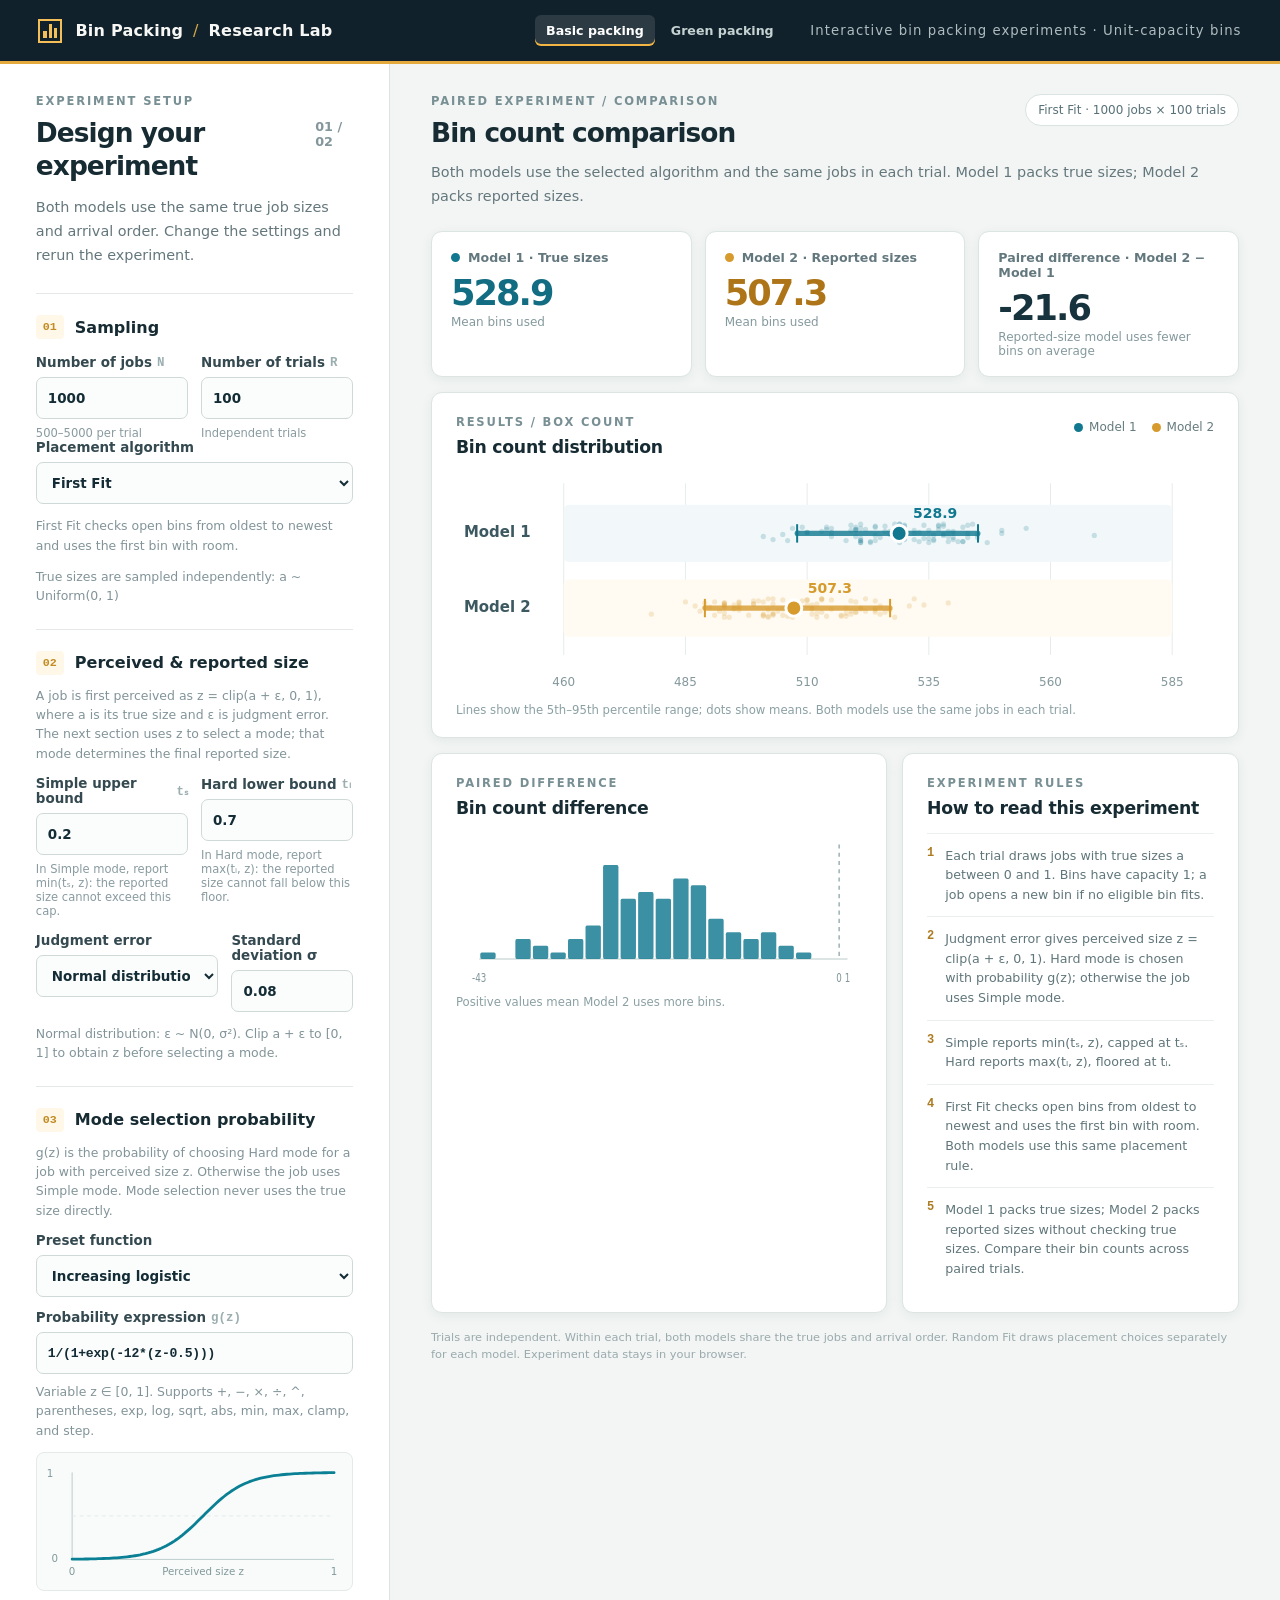
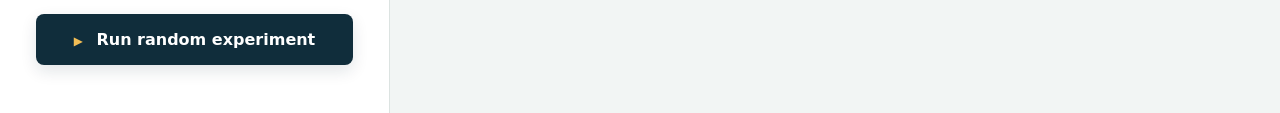
==== commit a2c08644: "Use Hard-mode probability in both experiments" ====
--- a/index.html
+++ b/index.html
@@ -47,11 +47,11 @@
         </section>
         <section class="control-section" aria-labelledby="choice-heading">
           <h2 id="choice-heading"><span>03</span> Mode selection probability</h2>
-          <p class="section-copy">g(z) is the probability of choosing Simple mode for a job with perceived size z. Mode selection never uses the true size directly.</p>
-          <label class="field" for="probability-preset"><span>Preset function</span><select id="probability-preset"><option value="logistic">Decreasing logistic</option><option value="decreasing">Linear decrease</option><option value="increasing">Linear increase</option><option value="constant">Constant probability</option><option value="step">Step function</option><option value="custom">Custom</option></select></label>
-          <label class="field expression-field" for="probability-expression"><span>Probability expression <small>g(z)</small></span><input id="probability-expression" type="text" value="1/(1+exp(12*(z-0.5)))" maxlength="180" spellcheck="false" autocomplete="off" required /></label>
+          <p class="section-copy">g(z) is the probability of choosing Hard mode for a job with perceived size z. Otherwise the job uses Simple mode. Mode selection never uses the true size directly.</p>
+          <label class="field" for="probability-preset"><span>Preset function</span><select id="probability-preset"><option value="logistic">Increasing logistic</option><option value="decreasing">Linear decrease</option><option value="increasing">Linear increase</option><option value="constant">Constant probability</option><option value="step">Step function</option><option value="custom">Custom</option></select></label>
+          <label class="field expression-field" for="probability-expression"><span>Probability expression <small>g(z)</small></span><input id="probability-expression" type="text" value="1/(1+exp(-12*(z-0.5)))" maxlength="180" spellcheck="false" autocomplete="off" required /></label>
           <p class="field-note expression-help">Variable z ∈ [0, 1]. Supports +, −, ×, ÷, ^, parentheses, exp, log, sqrt, abs, min, max, clamp, and step.</p>
-          <div class="curve-frame"><svg id="probability-chart" viewBox="0 0 320 122" role="img" aria-label="Probability of choosing Simple mode by perceived job size"></svg></div>
+          <div class="curve-frame"><svg id="probability-chart" viewBox="0 0 320 122" role="img" aria-label="Probability of choosing Hard mode by perceived job size"></svg></div>
           <p id="curve-error" class="form-error" role="status" hidden></p>
         </section>
         <button class="run-button" type="submit"><span aria-hidden="true">▶</span> Run random experiment</button>
@@ -63,7 +63,7 @@
       <div class="result-lead"><p>Both models use the selected algorithm and the same jobs in each trial. Model 1 packs true sizes; Model 2 packs reported sizes.</p></div>
       <div class="stat-row"><article class="stat-card stat-true"><div class="stat-label"><i></i>Model 1 · True sizes</div><div class="stat-value" id="true-mean">—</div><div class="stat-unit">Mean bins used</div></article><article class="stat-card stat-reported"><div class="stat-label"><i></i>Model 2 · Reported sizes</div><div class="stat-value" id="reported-mean">—</div><div class="stat-unit">Mean bins used</div></article><article class="stat-card stat-difference"><div class="stat-label">Paired difference · Model 2 − Model 1</div><div class="stat-value" id="difference-mean">—</div><div class="stat-unit" id="difference-note">Mean of within-trial differences</div></article></div>
       <article class="chart-card" aria-labelledby="main-chart-title"><div class="chart-heading"><div><p class="eyebrow">RESULTS / BOX COUNT</p><h3 id="main-chart-title">Bin count distribution</h3></div><div class="legend"><span><i class="true-dot"></i>Model 1</span><span><i class="reported-dot"></i>Model 2</span></div></div><div id="main-chart" class="main-chart" role="img" aria-label="Distribution of bins used by both models"></div><p class="chart-caption">Lines show the 5th–95th percentile range; dots show means. Both models use the same jobs in each trial.</p></article>
-      <div class="bottom-grid"><article class="insight-card"><p class="eyebrow">PAIRED DIFFERENCE</p><h3>Bin count difference</h3><div id="difference-chart" class="difference-chart" role="img" aria-label="Distribution of Model 2 minus Model 1 bin counts"></div><p class="chart-caption">Positive values mean Model 2 uses more bins.</p></article><article class="model-card"><p class="eyebrow">EXPERIMENT RULES</p><h3>How to read this experiment</h3><div class="rule"><span class="rule-number">1</span><p>Each trial draws jobs with true sizes a between 0 and 1. Bins have capacity 1; a job opens a new bin if no eligible bin fits.</p></div><div class="rule"><span class="rule-number">2</span><p>Judgment error gives perceived size z = clip(a + ε, 0, 1). Simple mode is chosen with probability g(z); otherwise the job uses Hard mode.</p></div><div class="rule"><span class="rule-number">3</span><p>Simple reports min(tₛ, z), capped at tₛ. Hard reports max(tₗ, z), floored at tₗ.</p></div><div class="rule"><span class="rule-number">4</span><p id="selected-algorithm-rule">First Fit checks bins in opening order and uses the first one with room. Both models use this same placement rule.</p></div><div class="rule"><span class="rule-number">5</span><p>Model 1 packs true sizes; Model 2 packs reported sizes without checking true sizes. Compare their bin counts across paired trials.</p></div></article></div>
+      <div class="bottom-grid"><article class="insight-card"><p class="eyebrow">PAIRED DIFFERENCE</p><h3>Bin count difference</h3><div id="difference-chart" class="difference-chart" role="img" aria-label="Distribution of Model 2 minus Model 1 bin counts"></div><p class="chart-caption">Positive values mean Model 2 uses more bins.</p></article><article class="model-card"><p class="eyebrow">EXPERIMENT RULES</p><h3>How to read this experiment</h3><div class="rule"><span class="rule-number">1</span><p>Each trial draws jobs with true sizes a between 0 and 1. Bins have capacity 1; a job opens a new bin if no eligible bin fits.</p></div><div class="rule"><span class="rule-number">2</span><p>Judgment error gives perceived size z = clip(a + ε, 0, 1). Hard mode is chosen with probability g(z); otherwise the job uses Simple mode.</p></div><div class="rule"><span class="rule-number">3</span><p>Simple reports min(tₛ, z), capped at tₛ. Hard reports max(tₗ, z), floored at tₗ.</p></div><div class="rule"><span class="rule-number">4</span><p id="selected-algorithm-rule">First Fit checks bins in opening order and uses the first one with room. Both models use this same placement rule.</p></div><div class="rule"><span class="rule-number">5</span><p>Model 1 packs true sizes; Model 2 packs reported sizes without checking true sizes. Compare their bin counts across paired trials.</p></div></article></div>
       <p class="footnote">Trials are independent. Within each trial, both models share the true jobs and arrival order. Random Fit draws placement choices separately for each model. Experiment data stays in your browser.</p>
     </section>
   </main>
